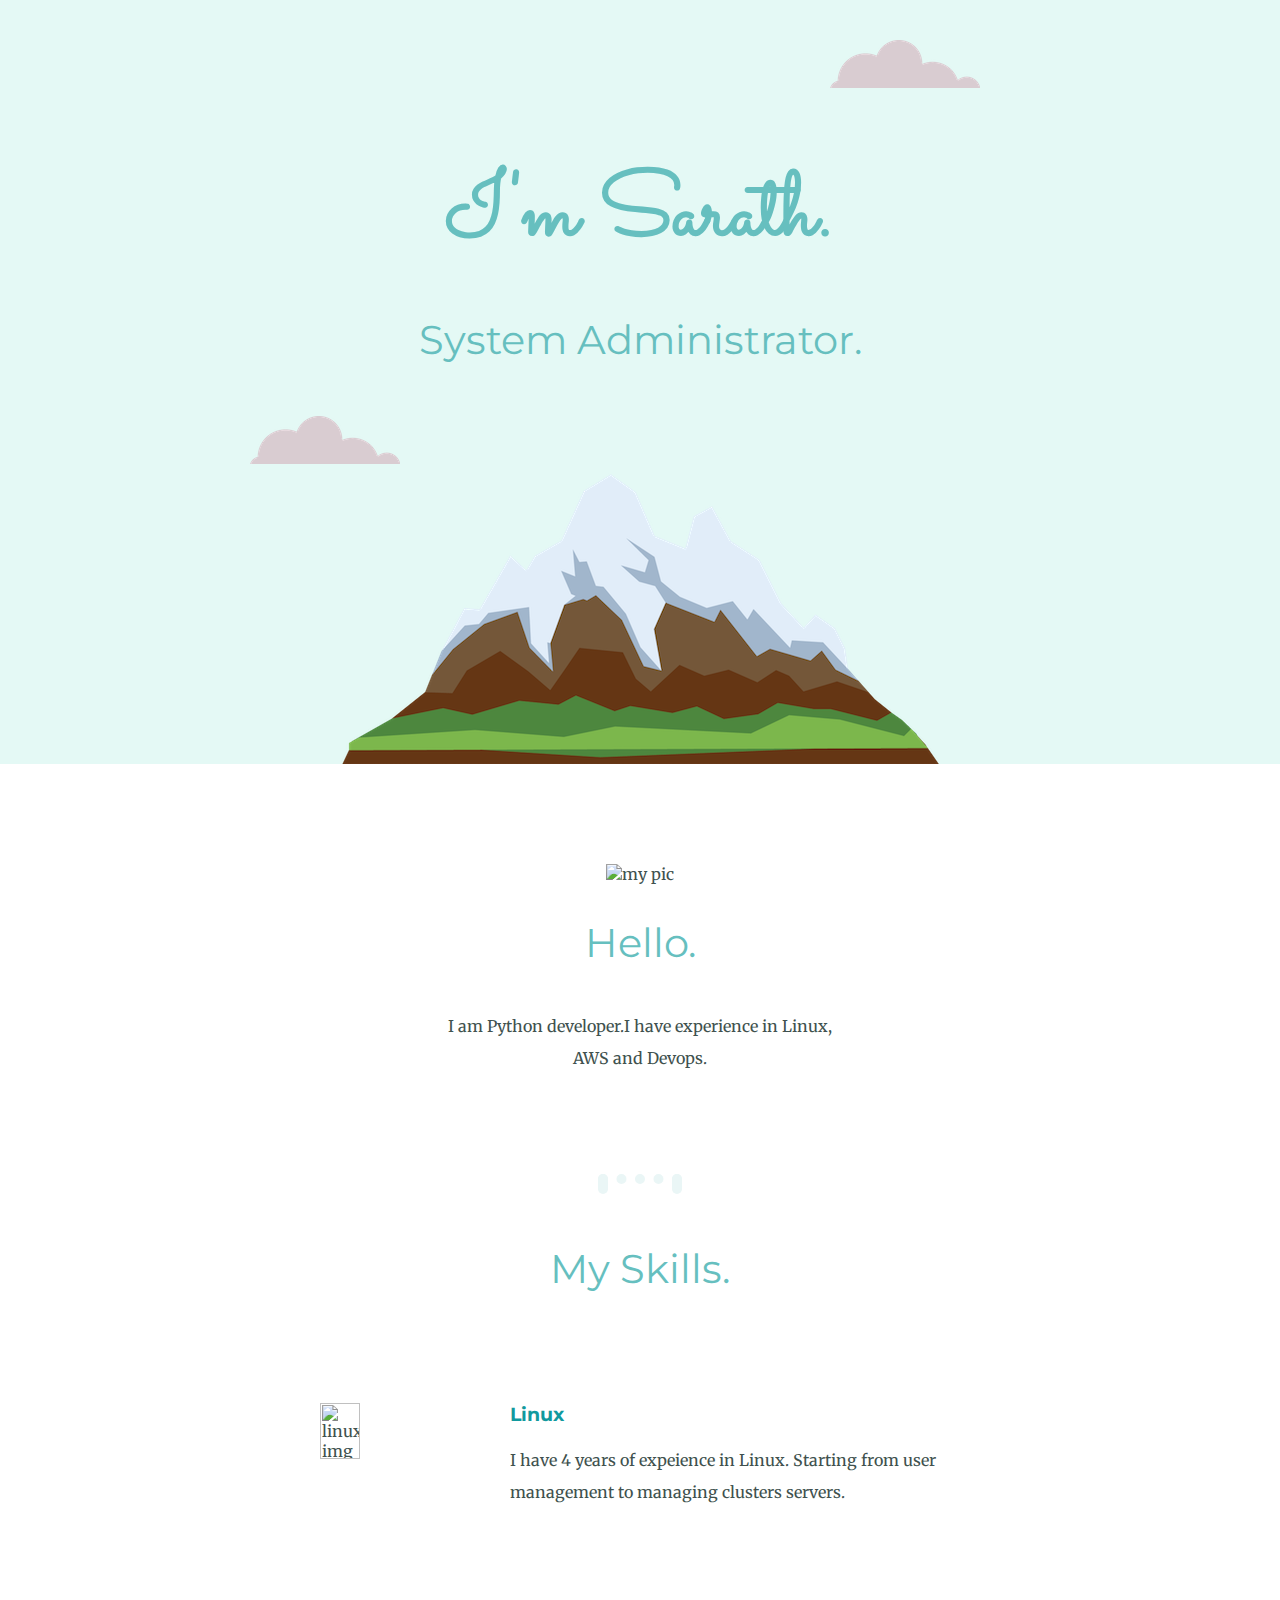
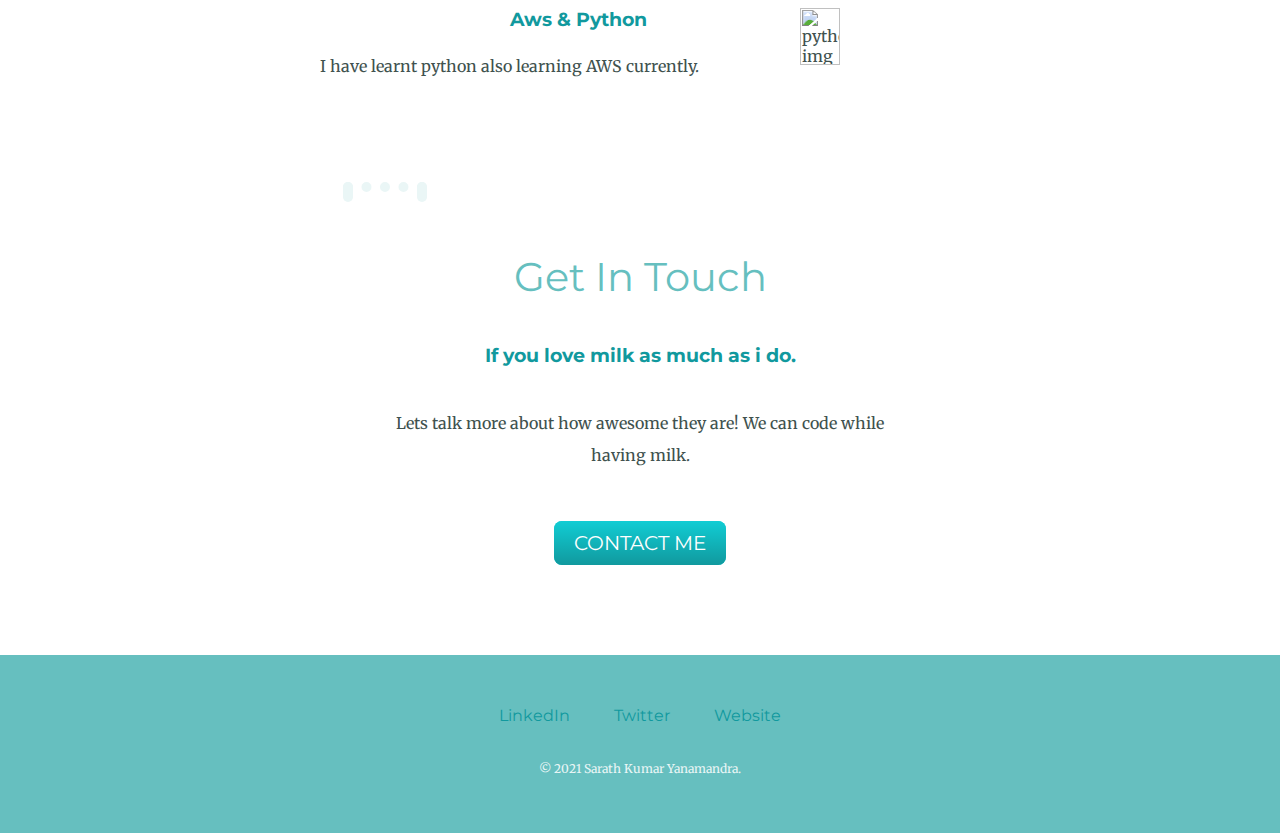
==== CSS - My site/index.html @ 7d55c1f8 "Site upload" ====
<html>
  <head>
    <meta charset="utf-8">
    <link rel="stylesheet" href="css/styles.css">
    <link rel="icon" href="favicon.ico">
    <link rel="preconnect" href="https://fonts.googleapis.com">
<link rel="preconnect" href="https://fonts.gstatic.com" crossorigin>
<link href="https://fonts.googleapis.com/css?family=Merriweather|Montserrat|Sacramento" rel="stylesheet">

    <title>Sarath Kumar Yanamandra</title>
  </head>
  <body>
    <div class="top-container">
      <img class="top-cloud" src="images/cloud.png" alt="cloud-img">
      <h1>I'm Sarath.</h1>
      <h2>System Administrator.</h2>
        <img class="bottom-cloud" src="images/cloud.png" alt="cloud-img">
        <img class="mountain" src="images/mountain.png" alt="mountain-img">

    </div>
    <div class="middle-container">
      <div class="profile">
        <img src="D:\Atom\CSS - My site\images\mypic.png" alt="my pic">
        <h2>Hello.</h2>
        <p class="intro">I am Python developer.I have experience in Linux, AWS and Devops.</p>
      </div>
      <hr>
      <div class="skills">
        <h2>My Skills.</h2>
        <div class="skill-row">
          <img class="linux-img" src="https://seeklogo.com/images/L/linux-learning-logo-9EA7DAA6D8-seeklogo.com.png" alt="linux img">
          <h3>Linux</h3>
          <p>I have 4 years of expeience in Linux. Starting from user management to managing clusters servers.</p>
        </div>
        <div class="skill-row">
          <img class="python-img" src="https://www.clipartmax.com/png/small/39-396037_big-image-python-gif-file-logo.png" alt="python img">
          <h3>Aws & Python</h3>
          <p>I have learnt python also learning AWS currently.</p>
        </div>
      </div>
      <hr>

      <div class="contact-me">
        <h2>Get In Touch</h2>
        <h3>If you love milk as much as i do.</h3>
        <p class="contact-message">Lets talk more about how awesome they are! We can code while having milk.</p>
        <a class="btn" href="mailto:kushal.sarath@gmail.com">CONTACT ME</a>
      </div>
    </div>

    <div class="bottom-container">
      <a class="footer-link" href="https://www.linkedin.com/">LinkedIn</a>
      <a class="footer-link" href="https://twitter.com/">Twitter</a>
      <a class="footer-link" href="https://www.appbrewery.co/">Website</a>
      <p class="copyright">© 2021 Sarath Kumar Yanamandra.</p>
    </div>

  </body>
</html>
---- CSS - My site/css/styles.css ----
body {
  color: #40514E;
  margin: 0;
  text-align: center;
  font-family: 'Merriweather', serif;
}

h1 {
  color: #66BFBF;
  font-size: 5.625rem;
  margin: 50px auto 0 auto;
  font-family: 'Sacramento', cursive;
}

h2 {
  color: #66BFBF;
  font-family: 'Montserrat', sans-serif;
  font-size: 2.5rem;
  font-weight: normal;
  padding-bottom: 10px;
}

h3 {
  color: #11999E;
  font-family: 'Montserrat', sans-serif;
}

p {
  line-height: 2;
}

hr {
  border: dotted #EAF6F6 6px;
  border-bottom: none;
  width: 5%;
  margin: 100px auto 50px auto;
  border-width: 10px;
  padding-bottom: 10px;
}

a{
  color: #11999E;
  font-family: 'Montserrat', sans-serif;
  margin: 10px 20px;
  text-decoration: none;
}

a:hover {
  color: #EAF6F6;
}

.top-container {
  background-color: #E4F9F5;
  position: relative;
  padding-top: 100px;
}

.middle-container {
  margin: 100px 0;
}

.bottom-container {
  background-color: #66BFBF;
  padding: 50px 0 20px;
}

.skill-row {
  width: 50%;
  margin: 100px auto 100px auto;
  text-align: left;
}

.pro {
  text-decoration: underline;
}

.intro {
  width: 30%;
  margin: auto;
}

.contact-message {
  width: 40%;
  margin: 40px auto 60px;
}

.copyright {
  color: #EAF6F6;
  font-size: 0.75rem;
  padding: 20px 0;
}

.top-cloud {
  position: absolute;
  right: 300px;
  top: 40px;
}

.bottom-cloud {
  position: absolute;
  left: 250px;
  bottom: 300px;
}

.linux-img {
  width: 25%;
  float: left;
  margin-right: 30px;
}

.python-img {
  width: 25%;
  float: right;
  margin-left: 30px;
}

.btn {
  background: #11cdd4;
  background-image: -webkit-linear-gradient(top, #11cdd4, #11999e);
  background-image: -moz-linear-gradient(top, #11cdd4, #11999e);
  background-image: -ms-linear-gradient(top, #11cdd4, #11999e);
  background-image: -o-linear-gradient(top, #11cdd4, #11999e);
  background-image: linear-gradient(to bottom, #11cdd4, #11999e);
  -webkit-border-radius: 8;
  -moz-border-radius: 8;
  border-radius: 8px;
  font-family: 'Montserrat', sans-serif;
  color: #ffffff;
  font-size: 20px;
  padding: 10px 20px 10px 20px;
  text-decoration: none;
}

.btn:hover {
  background: #30e3cb;
  background-image: -webkit-linear-gradient(top, #30e3cb, #2bc4ad);
  background-image: -moz-linear-gradient(top, #30e3cb, #2bc4ad);
  background-image: -ms-linear-gradient(top, #30e3cb, #2bc4ad);
  background-image: -o-linear-gradient(top, #30e3cb, #2bc4ad);
  background-image: linear-gradient(to bottom, #30e3cb, #2bc4ad);
  text-decoration: none;
}
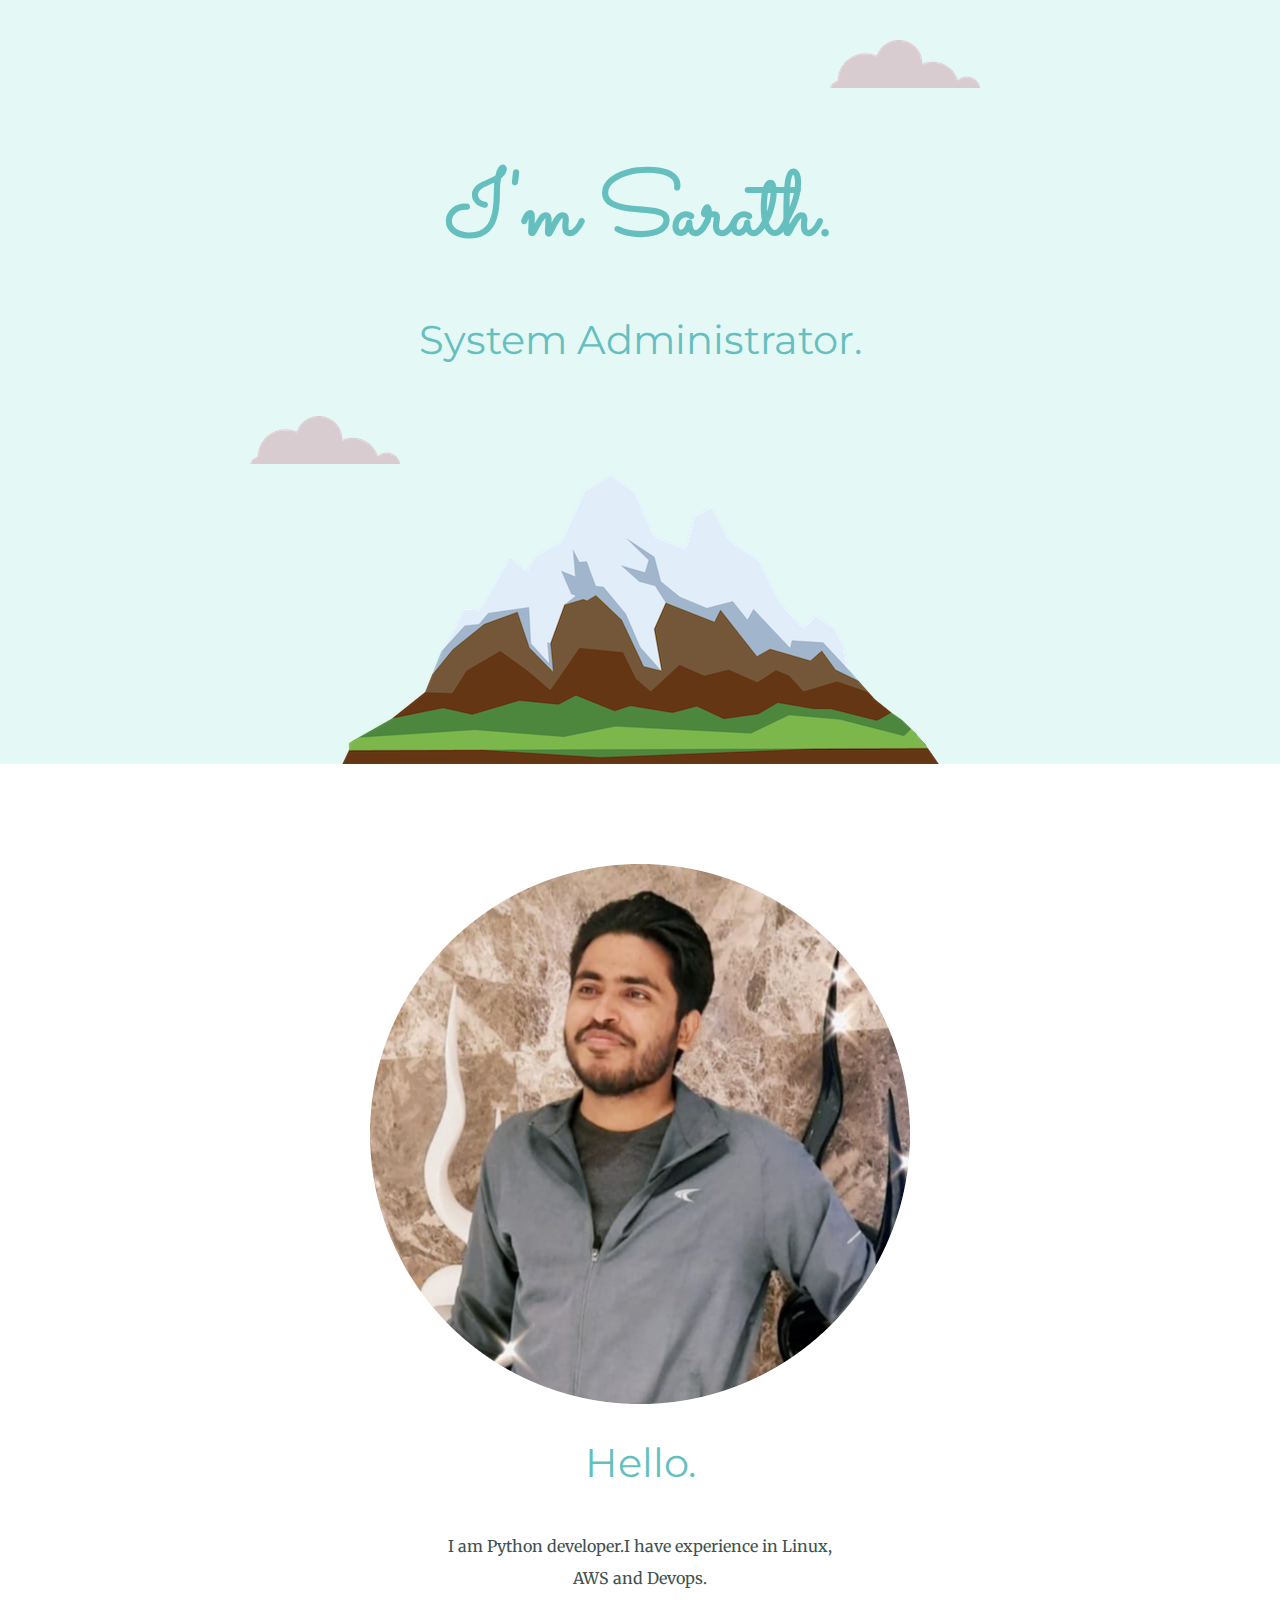
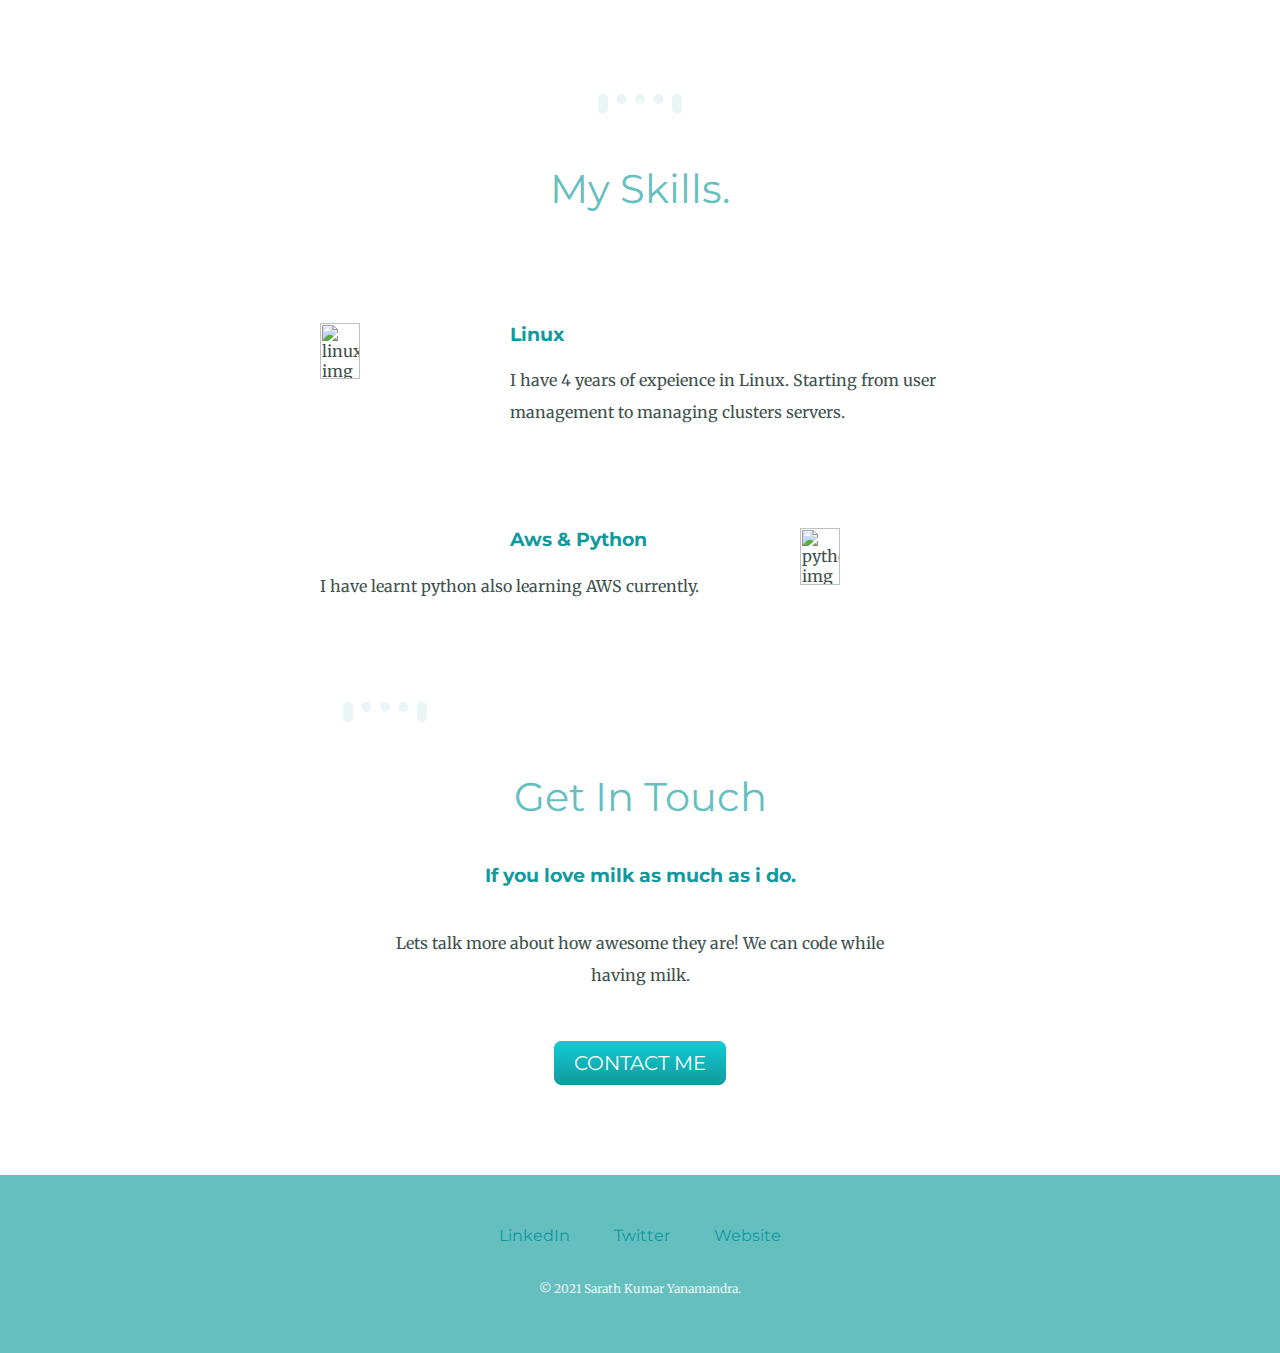
==== commit 74c5f207: "Update index.html" ====
--- a/CSS - My site/index.html
+++ b/CSS - My site/index.html
@@ -20,7 +20,7 @@
     </div>
     <div class="middle-container">
       <div class="profile">
-        <img src="D:\Atom\CSS - My site\images\mypic.png" alt="my pic">
+        <img src="images\mypic.png" alt="my pic">
         <h2>Hello.</h2>
         <p class="intro">I am Python developer.I have experience in Linux, AWS and Devops.</p>
       </div>
